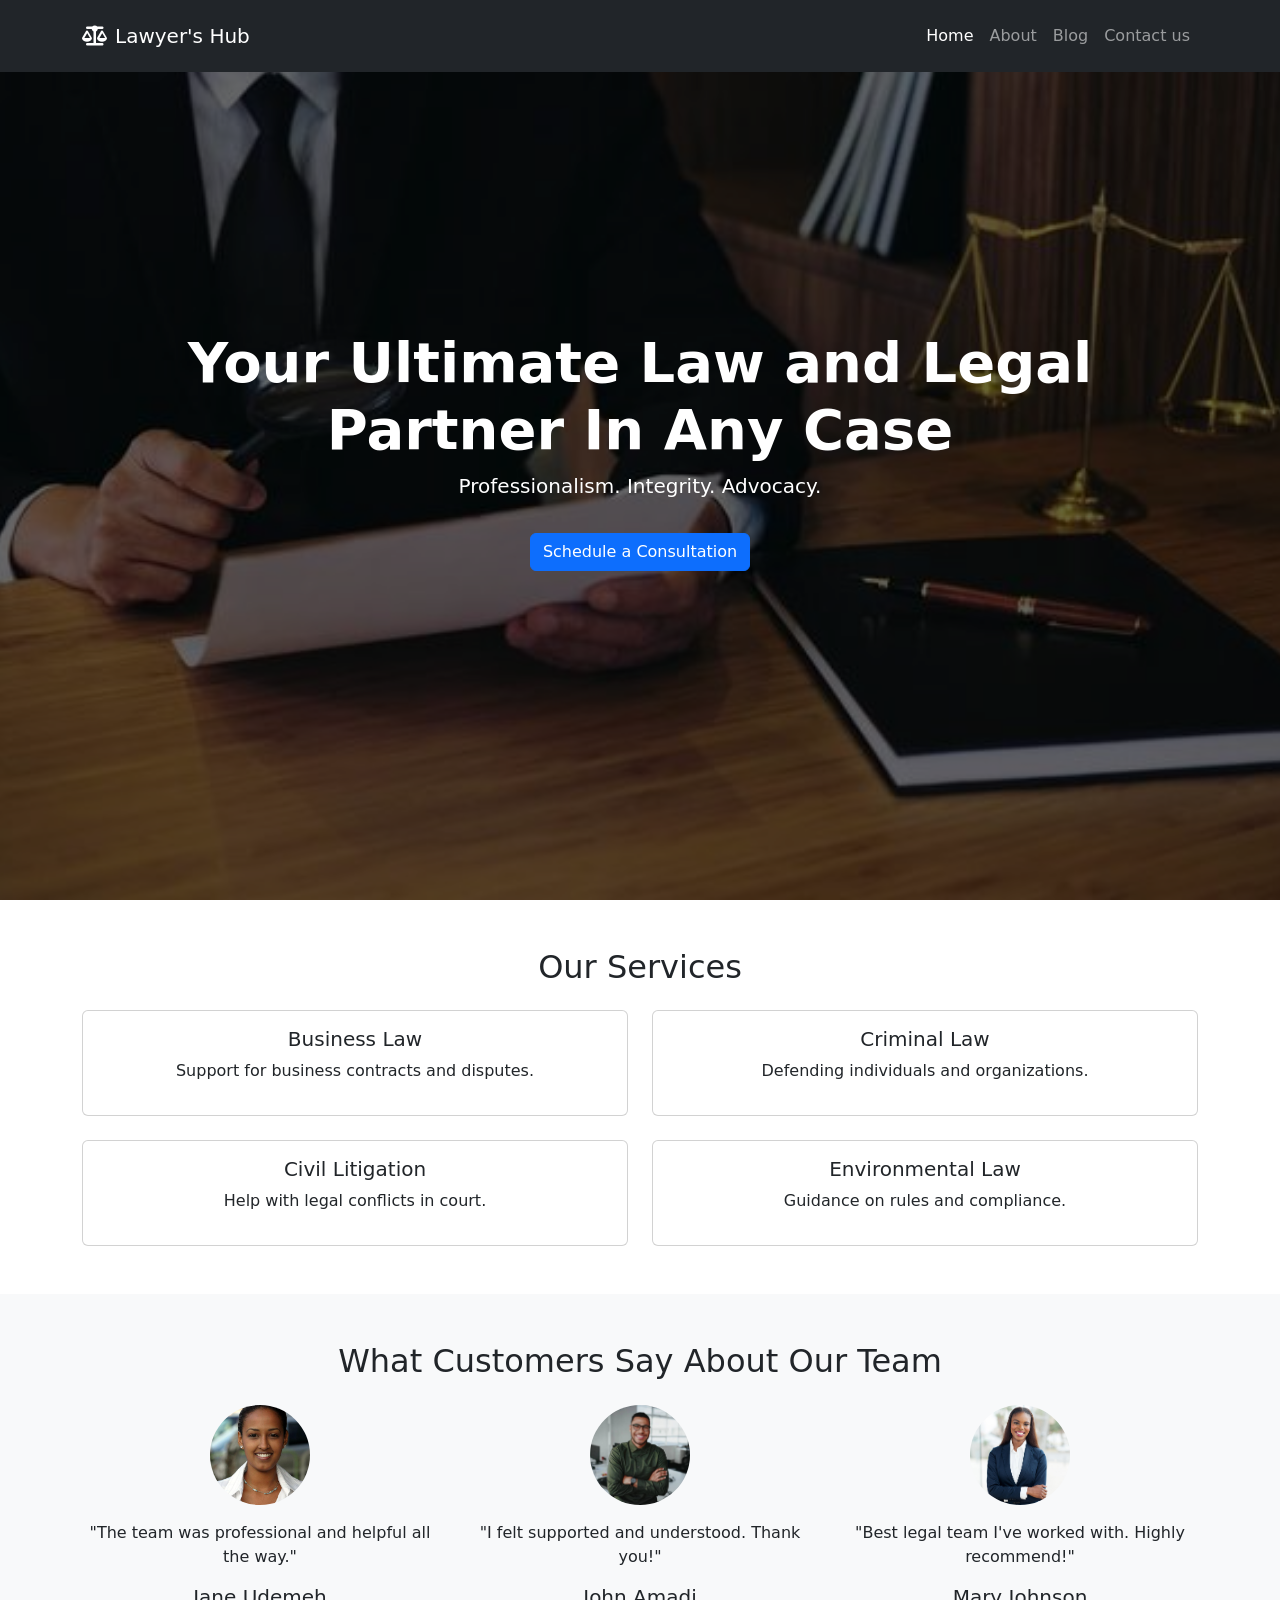
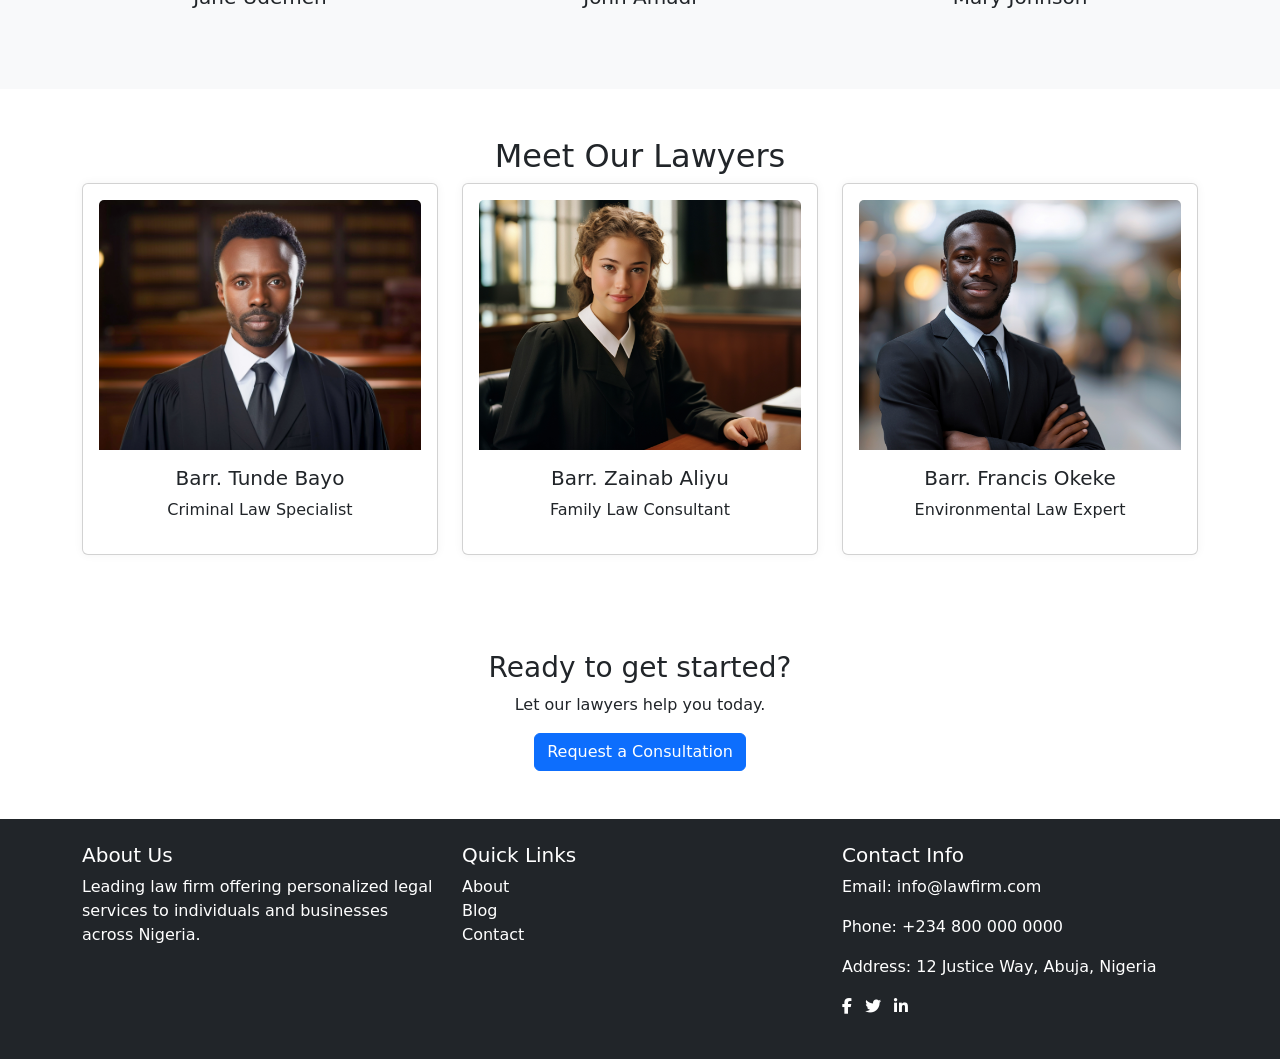
==== index.html @ 98046c3a "Organized css into separate folder and updated links" ====
<!DOCTYPE html>
<html lang="en">
<head>
    <meta charset="UTF-8">
    <meta name="viewport" content="width=device-width, initial-scale=1.0">
    <title>Document</title>
    <link rel="stylesheet" href="styles.css">
    <link href="https://cdn.jsdelivr.net/npm/bootstrap@5.0.2/dist/css/bootstrap.min.css" rel="stylesheet" integrity="sha384-EVSTQN3/azprG1Anm3QDgpJLIm9Nao0Yz1ztcQTwFspd3yD65VohhpuuCOmLASjC" crossorigin="anonymous">
    <link href="https://cdnjs.cloudflare.com/ajax/libs/font-awesome/6.5.0/css/all.min.css" rel="stylesheet" />

</head>
<body>
    <nav class="navbar navbar-expand-lg navbar-dark bg-dark py-3 fixed-top" >
  <div class="container">
    <a class="navbar-brand" href="#"> 
        <i class="fa-solid fa-scale-balanced me-2"></i>Lawyer's Hub</a>
    <button class="navbar-toggler" type="button" data-bs-toggle="collapse" data-bs-target="#navbarNav" aria-controls="navbarNav" aria-expanded="false" aria-label="Toggle navigation">
      <span class="navbar-toggler-icon"></span>
    </button>
    <div class="collapse navbar-collapse" id="navbarNav">
      <ul class="navbar-nav ms-auto">
        <li class="nav-item">
          <a class="nav-link text-white" aria-current="page" href="#">Home</a>
        </li>
        <li class="nav-item">
          <a class="nav-link" href="about.html">About</a>
        </li>
        <li class="nav-item">
          <a class="nav-link" href="blog.html">Blog</a>
        </li>
        <li class="nav-item">
          <a class="nav-link" href="contact.html">Contact us</a>
        </li>
      </ul>
    </div>
  </div>
</nav>

<!-- hero -->
<div class="hero d-flex align-items-center justify-content-center text-center text-white">
  <!-- Overlay -->
  <div class="overlay position-absolute top-0 start-0 w-100 h-100" style="background-color: rgba(0,0,0,0.6); z-index: 1;"></div>

  <div class="container position-relative" style="z-index: 2;">
    <h1 class="display-4 fw-bold">Your Ultimate Law and Legal Partner In Any Case</h1>
    <p class="lead">Professionalism. Integrity. Advocacy.</p>
    <a href="contact.html" class="btn btn-primary mt-3">Schedule a Consultation</a>
  </div>
</div>

 <!-- Services Section -->
  <section class="py-5">
  <div class="container">
    <h2 class="text-center mb-4">Our Services</h2>
    <div class="row row-cols-1 row-cols-md-2 g-4">
      <div class="col">
        <div class="card text-center h-100">
          <div class="card-body">
            <h5>Business Law</h5>
            <p>Support for business contracts and disputes.</p>
          </div>
        </div>
      </div>
      <div class="col">
        <div class="card text-center h-100">
          <div class="card-body">
            <h5>Criminal Law</h5>
            <p>Defending individuals and organizations.</p>
          </div>
        </div>
      </div>
      <div class="col">
        <div class="card text-center h-100">
          <div class="card-body">
            <h5>Civil Litigation</h5>
            <p>Help with legal conflicts in court.</p>
          </div>
        </div>
      </div>
      <div class="col">
        <div class="card text-center h-100">
          <div class="card-body">
            <h5>Environmental Law</h5>
            <p>Guidance on rules and compliance.</p>
          </div>
        </div>
      </div>
    </div>
  </div>
</section>

  <!-- Testimonials Section -->
  <section class="py-5 bg-light">
    <div class="container">
      <h2 class="text-center mb-4">What Customers Say About Our Team</h2>
      <div class="row">
        <div class="col-md-4 text-center mb-4">
          <img src="/Assest/jane udeme.jpeg" alt="Client 1" class="rounded-circle mb-3" style="width: 6.25rem; height: 6.25rem; object-fit: cover;">
          <p>"The team was professional and helpful all the way."</p>
          <h5>Jane Udemeh</h5>
        </div>
        <div class="col-md-4 text-center mb-4">
          <img src="/Assest/customer-john.jpg" alt="Client 2" class="rounded-circle mb-3" style="width: 6.25rem; height: 6.25rem; object-fit: cover; object-position: 20% 30%;">
          <p>"I felt supported and understood. Thank you!"</p>
          <h5>John Amadi</h5>
        </div>
        <div class="col-md-4 text-center mb-4">
          <img src="/Assest/Mary.jpg" alt="Client 3" class="rounded-circle mb-3" style="width: 6.25rem; height: 6.25rem; object-fit: cover; object-position: 10% 30%;">
          <p>"Best legal team I've worked with. Highly recommend!"</p>
          <h5>Mary Johnson</h5>
        </div>
      </div>
    </div>
  </section>

  <!-- Our Team -->
<section class="py-5">
  <div class="container">
    <h2 class="text-center section-title">Meet Our Lawyers</h2>
    <div class="row g-4">
      <div class="col-md-4">
        <div class="card lawyer-card">
          <img src="/Assest/criminal law.jpg" class="card-img-top" alt="Lawyer 1">
          <div class="card-body text-center">
            <h5 class="card-title">Barr. Tunde Bayo</h5>
            <p class="card-text">Criminal Law Specialist</p>
          </div>
        </div>
      </div>
      <div class="col-md-4">
        <div class="card lawyer-card">
          <img src="/Assest/family law.jpg" class="card-img-top" alt="Lawyer 2">
          <div class="card-body text-center">
            <h5 class="card-title">Barr. Zainab Aliyu</h5>
            <p class="card-text">Family Law Consultant</p>
          </div>
        </div>
      </div>
      <div class="col-md-4 ">
        <div class="card lawyer-card">
           <img src="/Assest/environmental law.jpg" class="card-img-top lawyer-img-francis" alt="Lawyer 3">
          <div class="card-body text-center">
            <h5 class="card-title">Barr. Francis Okeke</h5>
            <p class="card-text">Environmental Law Expert</p>
          </div>
        </div>
      </div>
    </div>
  </div>
</section>

<section class="py-5 text-center text-dark">
    <div class="container">
      <h3>Ready to get started?</h3>
    <p>Let our lawyers help you today.</p>
    <a href="contact.html" class="btn btn-primary ">Request a Consultation</a>
  </div>
  </section>

  <footer class="bg-dark text-white py-4">
  <div class="container" >
    <div class="row text-center text-md-start">
      <div class="col-md-4 mb-3" >
        <h5>About Us</h5>
        <p>Leading law firm offering personalized legal services to individuals and businesses across Nigeria.</p>
      </div>
      <div class="col-md-4 mb-3">
        <h5>Quick Links</h5>
        <ul class="list-unstyled">
          <li><a href="about.html" class="text-white text-decoration-none">About</a></li>
          <li><a href="blog.html" class="text-white text-decoration-none">Blog</a></li>
          <li><a href="contact.html" class="text-white text-decoration-none">Contact</a></li>
        </ul>
      </div>

      <!-- footer -->
      <div class="col-md-4 mb-3">
        <h5>Contact Info</h5>
        <p>Email: info@lawfirm.com</p>
        <p>Phone: +234 800 000 0000</p>
        <p>Address: 12 Justice Way, Abuja, Nigeria</p>
        <div class="socials">
          <a href="#" class="text-white me-2"><i class="fab fa-facebook-f"></i></a>
          <a href="#" class="text-white me-2"><i class="fab fa-twitter"></i></a>
          <a href="#" class="text-white"><i class="fab fa-linkedin-in"></i></a>
        </div>
      </div>
    </div>
  </div>
</footer>
    <script src="https://cdn.jsdelivr.net/npm/bootstrap@5.0.2/dist/js/bootstrap.bundle.min.js" integrity="sha384-MrcW6ZMFYlzcLA8Nl+NtUVF0sA7MsXsP1UyJoMp4YLEuNSfAP+JcXn/tWtIaxVXM" crossorigin="anonymous"></script>
</body>
</html>
---- styles.css ----
*{
    margin: 0;
    padding: 0;
    box-sizing: border-box;
}

.hero {
  background-image: url('../Assest/hero-image.jpg');
  background-size: cover;
  background-position: center;
  background-repeat: no-repeat;
  min-height: 100vh;
  position: relative;
}

.lawyer-card {
  border: 1px solid #ddd;
  border-radius: 10px;
  padding: 1rem;
  height: 100%;
  background-color: #fff;
  box-shadow: 0 0 10px rgba(0,0,0,0.05);
  display: flex;
  flex-direction: column;
  align-items: center;
}

.card-img-top {
  height: 15.625rem; 
  object-fit: cover;
  width: 100%;
  display: block;
}

.lawyer-img-francis {
  width: 100%;           
  height: 250px;         
  object-fit: cover;    
  margin-left: auto;     
  margin-right: auto;
  display: block;
  object-fit: cover;      
  object-position:0% center; 
}
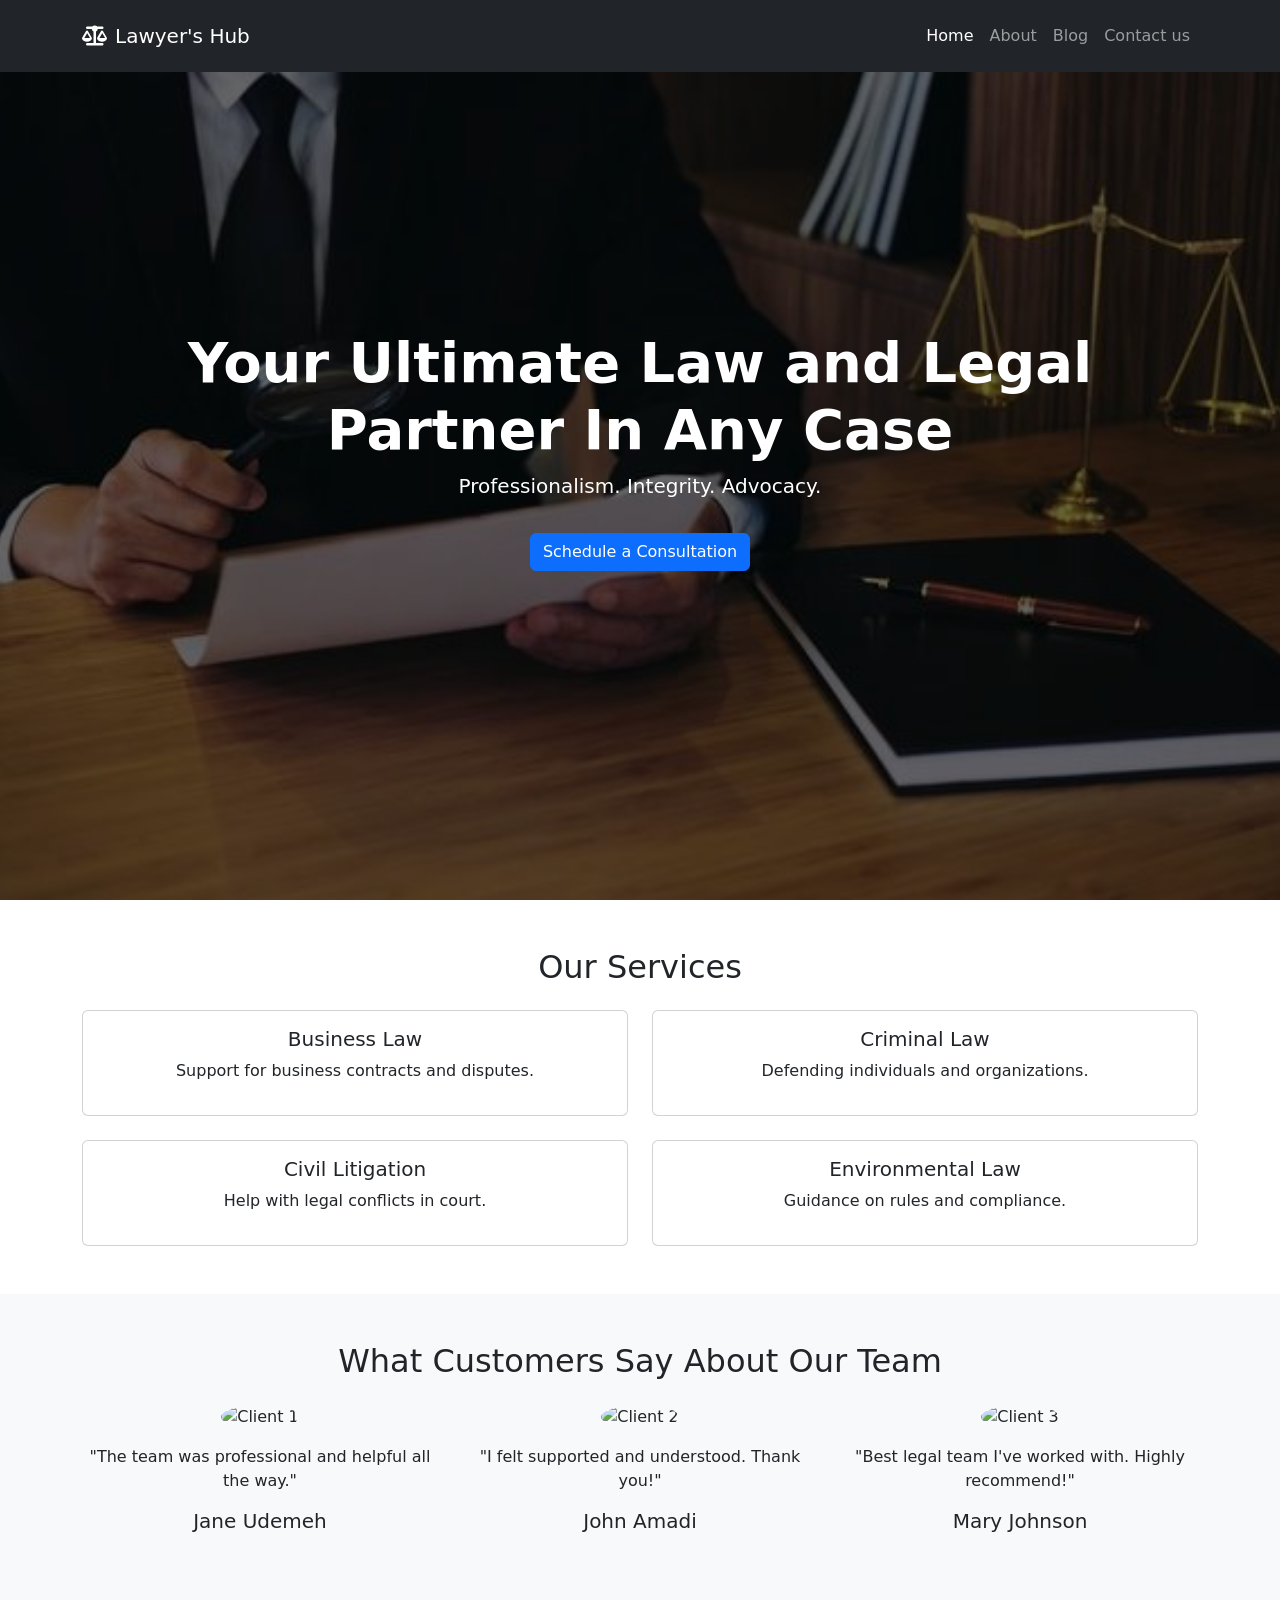
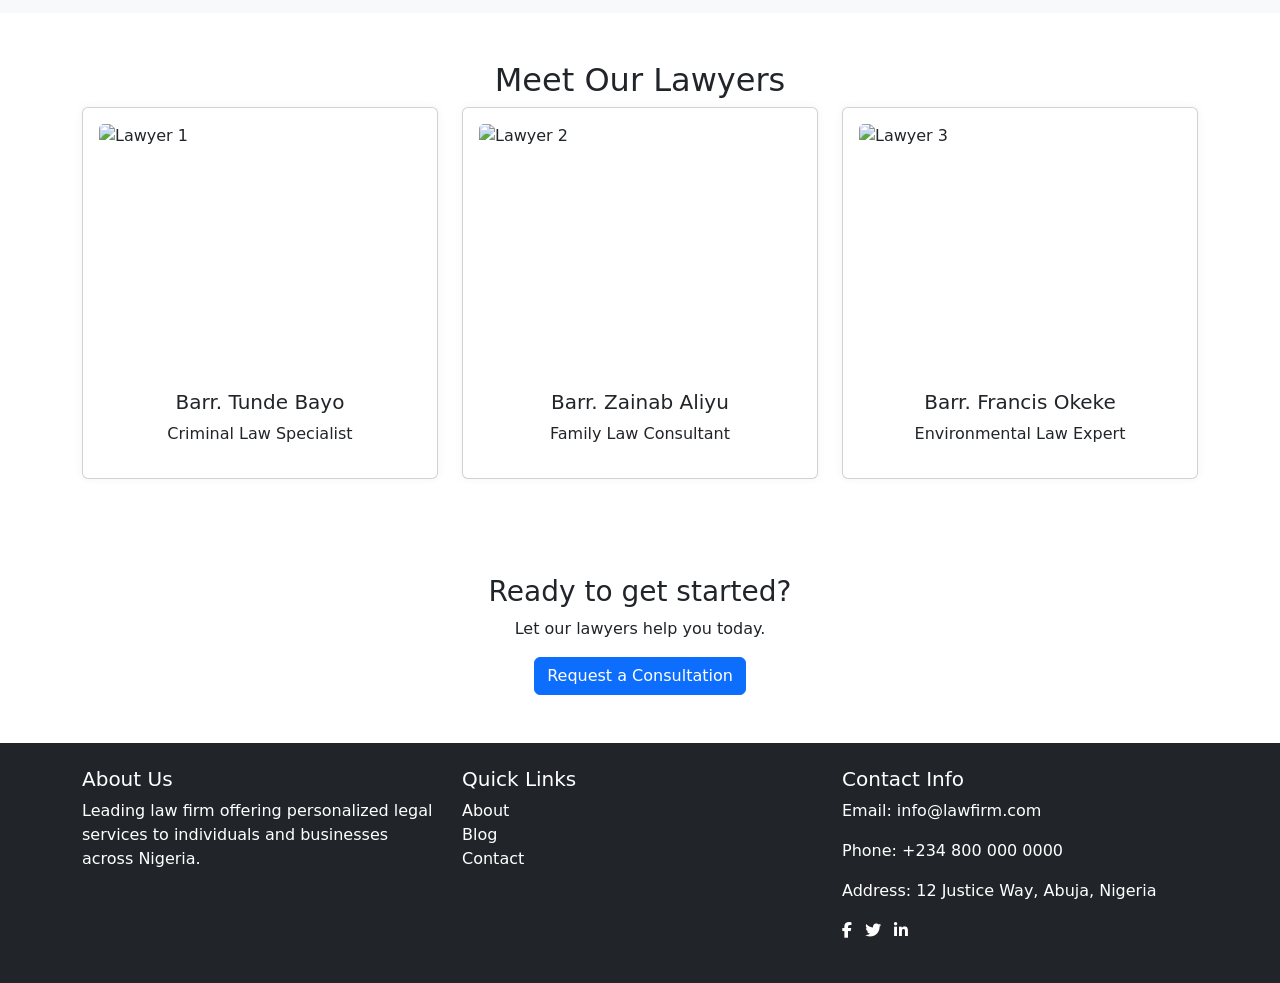
==== commit ac0ec818: "Renamed Assest to assets and updated image paths" ====
--- a/index.html
+++ b/index.html
@@ -95,17 +95,17 @@
       <h2 class="text-center mb-4">What Customers Say About Our Team</h2>
       <div class="row">
         <div class="col-md-4 text-center mb-4">
-          <img src="/Assest/jane udeme.jpeg" alt="Client 1" class="rounded-circle mb-3" style="width: 6.25rem; height: 6.25rem; object-fit: cover;">
+          <img src="assest/jane udeme.jpeg" alt="Client 1" class="rounded-circle mb-3" style="width: 6.25rem; height: 6.25rem; object-fit: cover;">
           <p>"The team was professional and helpful all the way."</p>
           <h5>Jane Udemeh</h5>
         </div>
         <div class="col-md-4 text-center mb-4">
-          <img src="/Assest/customer-john.jpg" alt="Client 2" class="rounded-circle mb-3" style="width: 6.25rem; height: 6.25rem; object-fit: cover; object-position: 20% 30%;">
+          <img src="assest/customer-john.jpg" alt="Client 2" class="rounded-circle mb-3" style="width: 6.25rem; height: 6.25rem; object-fit: cover; object-position: 20% 30%;">
           <p>"I felt supported and understood. Thank you!"</p>
           <h5>John Amadi</h5>
         </div>
         <div class="col-md-4 text-center mb-4">
-          <img src="/Assest/Mary.jpg" alt="Client 3" class="rounded-circle mb-3" style="width: 6.25rem; height: 6.25rem; object-fit: cover; object-position: 10% 30%;">
+          <img src="/Assest/mary.jpg" alt="Client 3" class="rounded-circle mb-3" style="width: 6.25rem; height: 6.25rem; object-fit: cover; object-position: 10% 30%;">
           <p>"Best legal team I've worked with. Highly recommend!"</p>
           <h5>Mary Johnson</h5>
         </div>
@@ -120,7 +120,7 @@
     <div class="row g-4">
       <div class="col-md-4">
         <div class="card lawyer-card">
-          <img src="/Assest/criminal law.jpg" class="card-img-top" alt="Lawyer 1">
+          <img src="assest/criminal law.jpg" class="card-img-top" alt="Lawyer 1">
           <div class="card-body text-center">
             <h5 class="card-title">Barr. Tunde Bayo</h5>
             <p class="card-text">Criminal Law Specialist</p>
@@ -129,7 +129,7 @@
       </div>
       <div class="col-md-4">
         <div class="card lawyer-card">
-          <img src="/Assest/family law.jpg" class="card-img-top" alt="Lawyer 2">
+          <img src="assest/family law.jpg" class="card-img-top" alt="Lawyer 2">
           <div class="card-body text-center">
             <h5 class="card-title">Barr. Zainab Aliyu</h5>
             <p class="card-text">Family Law Consultant</p>
@@ -138,7 +138,7 @@
       </div>
       <div class="col-md-4 ">
         <div class="card lawyer-card">
-           <img src="/Assest/environmental law.jpg" class="card-img-top lawyer-img-francis" alt="Lawyer 3">
+           <img src="assest/environmental law.jpg" class="card-img-top lawyer-img-francis" alt="Lawyer 3">
           <div class="card-body text-center">
             <h5 class="card-title">Barr. Francis Okeke</h5>
             <p class="card-text">Environmental Law Expert</p>
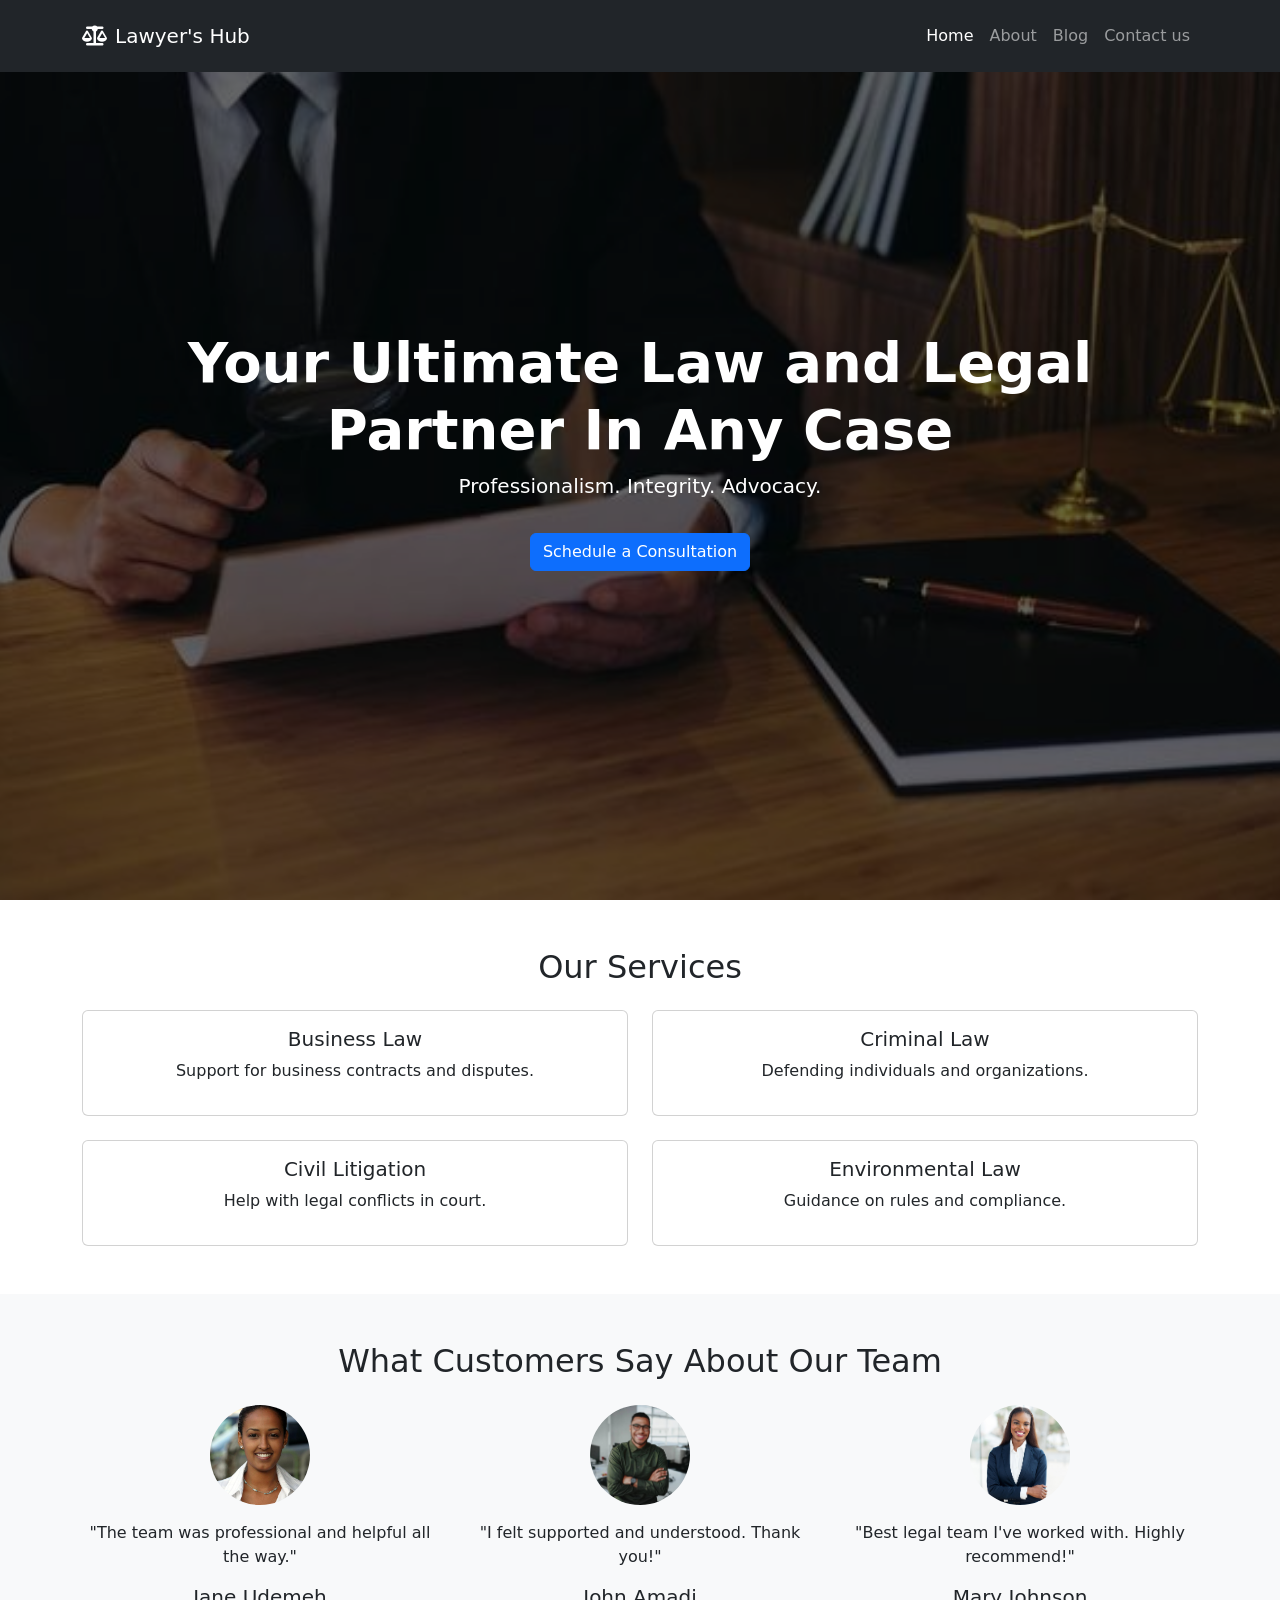
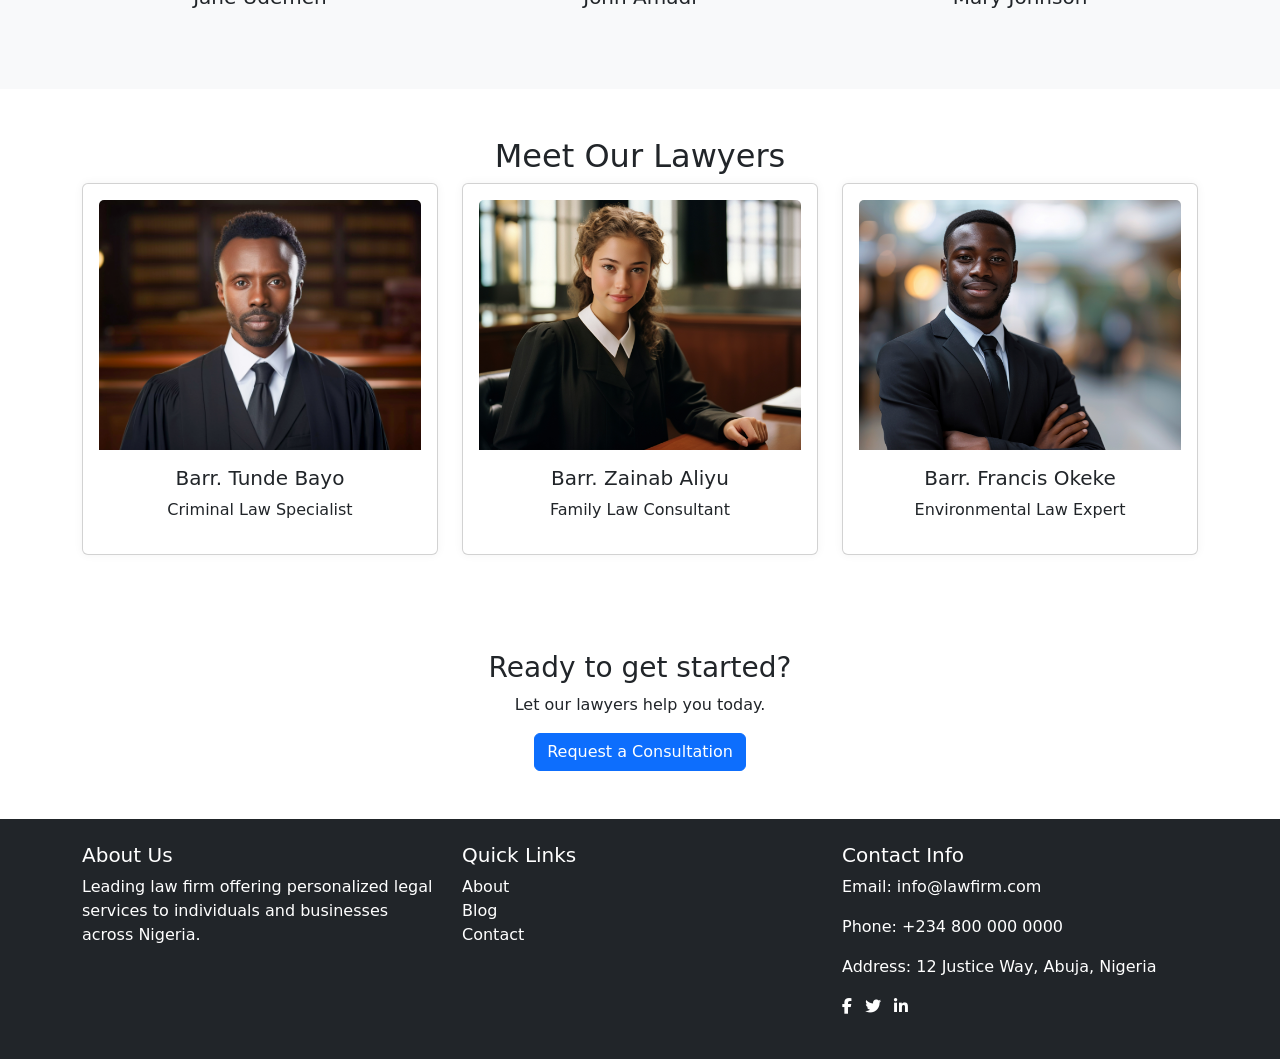
==== commit 8c03925d: "Fixed image paths for multiple images" ====
--- a/index.html
+++ b/index.html
@@ -23,13 +23,13 @@
           <a class="nav-link text-white" aria-current="page" href="#">Home</a>
         </li>
         <li class="nav-item">
-          <a class="nav-link" href="about.html">About</a>
+          <a class="nav-link" href="pages/about.html">About</a>
         </li>
         <li class="nav-item">
-          <a class="nav-link" href="blog.html">Blog</a>
+          <a class="nav-link" href="pages/blog.html">Blog</a>
         </li>
         <li class="nav-item">
-          <a class="nav-link" href="contact.html">Contact us</a>
+          <a class="nav-link" href="pages/contact.html">Contact us</a>
         </li>
       </ul>
     </div>
@@ -44,7 +44,7 @@
   <div class="container position-relative" style="z-index: 2;">
     <h1 class="display-4 fw-bold">Your Ultimate Law and Legal Partner In Any Case</h1>
     <p class="lead">Professionalism. Integrity. Advocacy.</p>
-    <a href="contact.html" class="btn btn-primary mt-3">Schedule a Consultation</a>
+    <a href="pages/contact.html" class="btn btn-primary mt-3">Schedule a Consultation</a>
   </div>
 </div>
 
@@ -95,17 +95,17 @@
       <h2 class="text-center mb-4">What Customers Say About Our Team</h2>
       <div class="row">
         <div class="col-md-4 text-center mb-4">
-          <img src="assest/jane udeme.jpeg" alt="Client 1" class="rounded-circle mb-3" style="width: 6.25rem; height: 6.25rem; object-fit: cover;">
+          <img src="assets/jane-udeme.jpeg" alt="Client 1" class="rounded-circle mb-3" style="width: 6.25rem; height: 6.25rem; object-fit: cover;">
           <p>"The team was professional and helpful all the way."</p>
           <h5>Jane Udemeh</h5>
         </div>
         <div class="col-md-4 text-center mb-4">
-          <img src="assest/customer-john.jpg" alt="Client 2" class="rounded-circle mb-3" style="width: 6.25rem; height: 6.25rem; object-fit: cover; object-position: 20% 30%;">
+          <img src="assets/customer-john.jpg" alt="Client 2" class="rounded-circle mb-3" style="width: 6.25rem; height: 6.25rem; object-fit: cover; object-position: 20% 30%;">
           <p>"I felt supported and understood. Thank you!"</p>
           <h5>John Amadi</h5>
         </div>
         <div class="col-md-4 text-center mb-4">
-          <img src="/Assest/mary.jpg" alt="Client 3" class="rounded-circle mb-3" style="width: 6.25rem; height: 6.25rem; object-fit: cover; object-position: 10% 30%;">
+          <img src="assets/mary.jpg" alt="Client 3" class="rounded-circle mb-3" style="width: 6.25rem; height: 6.25rem; object-fit: cover; object-position: 10% 30%;">
           <p>"Best legal team I've worked with. Highly recommend!"</p>
           <h5>Mary Johnson</h5>
         </div>
@@ -120,7 +120,7 @@
     <div class="row g-4">
       <div class="col-md-4">
         <div class="card lawyer-card">
-          <img src="assest/criminal law.jpg" class="card-img-top" alt="Lawyer 1">
+          <img src="assets/criminal-law.jpg" class="card-img-top" alt="Lawyer 1">
           <div class="card-body text-center">
             <h5 class="card-title">Barr. Tunde Bayo</h5>
             <p class="card-text">Criminal Law Specialist</p>
@@ -129,7 +129,7 @@
       </div>
       <div class="col-md-4">
         <div class="card lawyer-card">
-          <img src="assest/family law.jpg" class="card-img-top" alt="Lawyer 2">
+          <img src="assets/family-law.jpg" class="card-img-top" alt="Lawyer 2">
           <div class="card-body text-center">
             <h5 class="card-title">Barr. Zainab Aliyu</h5>
             <p class="card-text">Family Law Consultant</p>
@@ -138,7 +138,7 @@
       </div>
       <div class="col-md-4 ">
         <div class="card lawyer-card">
-           <img src="assest/environmental law.jpg" class="card-img-top lawyer-img-francis" alt="Lawyer 3">
+           <img src="assets/environmental-law.jpg" class="card-img-top lawyer-img-francis" alt="Lawyer 3">
           <div class="card-body text-center">
             <h5 class="card-title">Barr. Francis Okeke</h5>
             <p class="card-text">Environmental Law Expert</p>
@@ -153,7 +153,7 @@
     <div class="container">
       <h3>Ready to get started?</h3>
     <p>Let our lawyers help you today.</p>
-    <a href="contact.html" class="btn btn-primary ">Request a Consultation</a>
+    <a href="pages/contact.html" class="btn btn-primary ">Request a Consultation</a>
   </div>
   </section>
 
@@ -167,9 +167,9 @@
       <div class="col-md-4 mb-3">
         <h5>Quick Links</h5>
         <ul class="list-unstyled">
-          <li><a href="about.html" class="text-white text-decoration-none">About</a></li>
-          <li><a href="blog.html" class="text-white text-decoration-none">Blog</a></li>
-          <li><a href="contact.html" class="text-white text-decoration-none">Contact</a></li>
+          <li><a href="pages/about.html" class="text-white text-decoration-none">About</a></li>
+          <li><a href="pages/blog.html" class="text-white text-decoration-none">Blog</a></li>
+          <li><a href="pages/contact.html" class="text-white text-decoration-none">Contact</a></li>
         </ul>
       </div>
 
--- a/styles.css
+++ b/styles.css
@@ -5,7 +5,7 @@
 }
 
 .hero {
-  background-image: url('../Assest/hero-image.jpg');
+  background-image: url('assets/hero-image.jpg');
   background-size: cover;
   background-position: center;
   background-repeat: no-repeat;
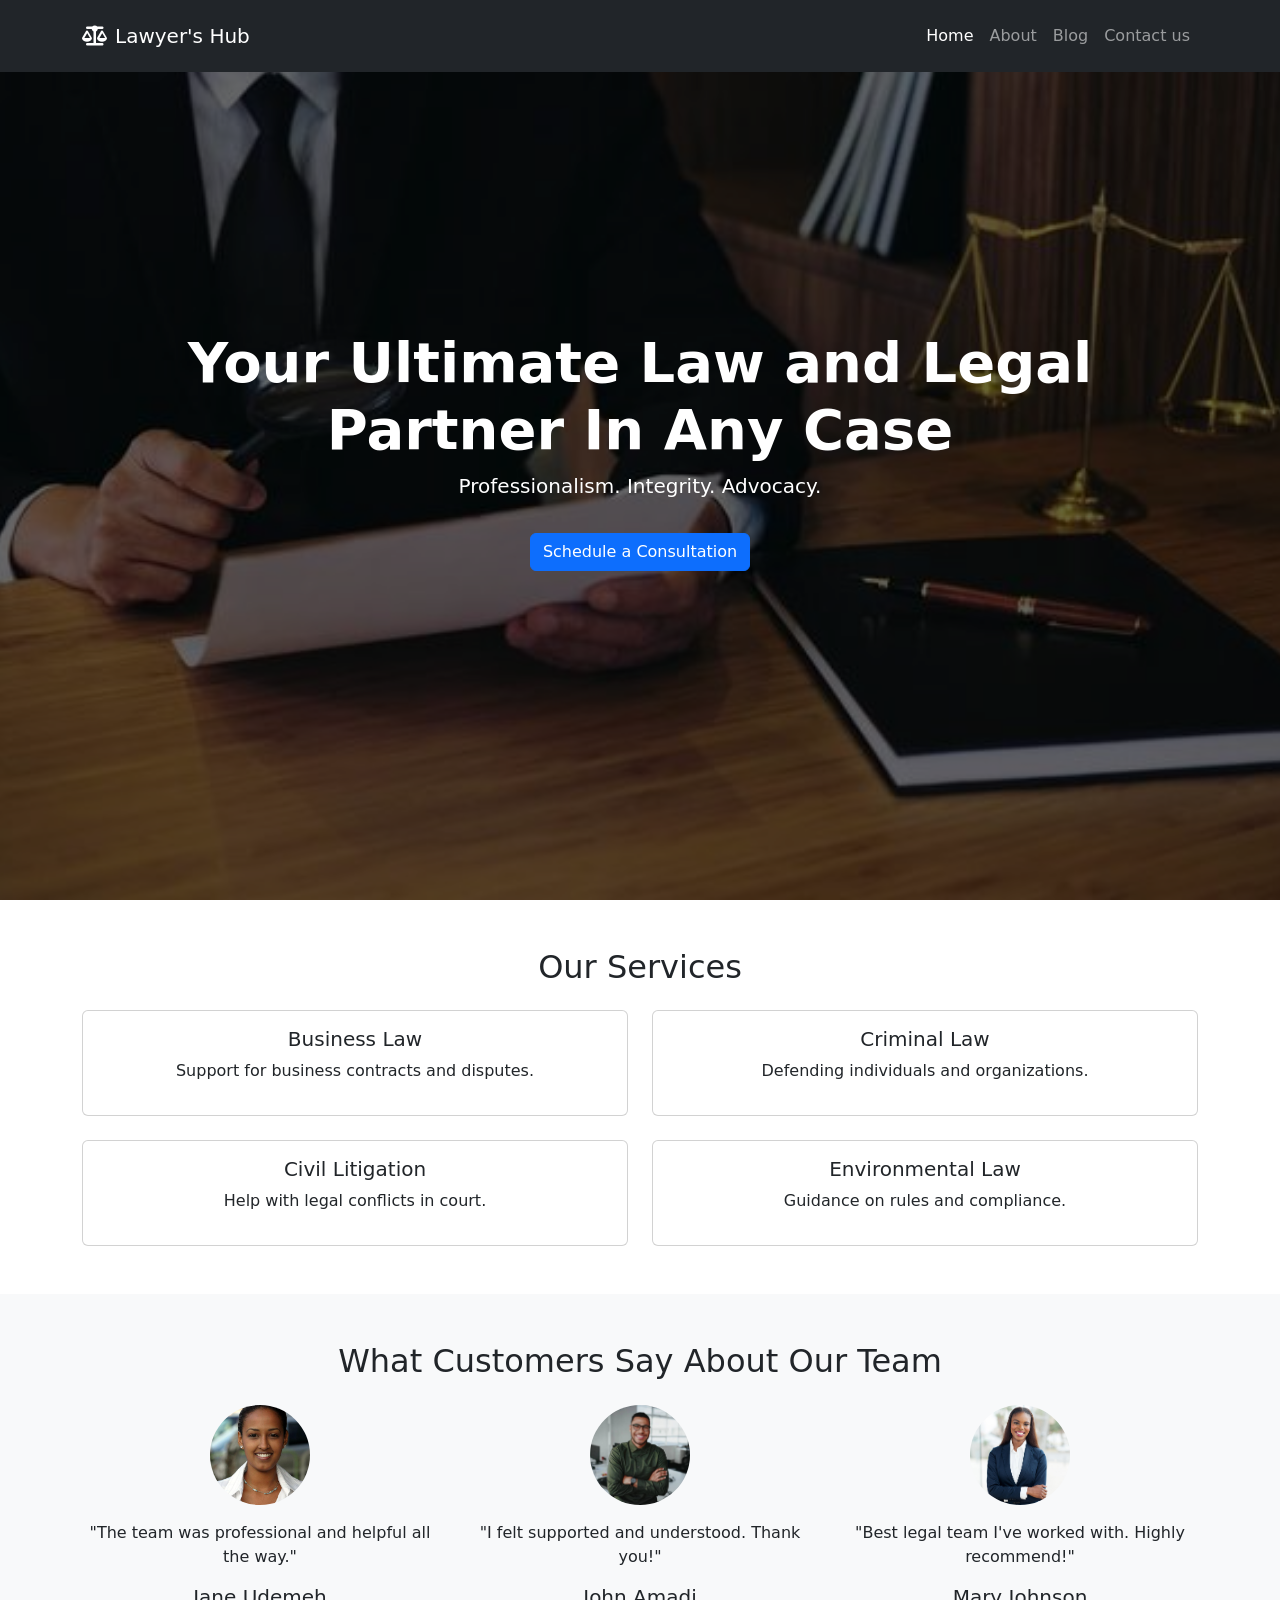
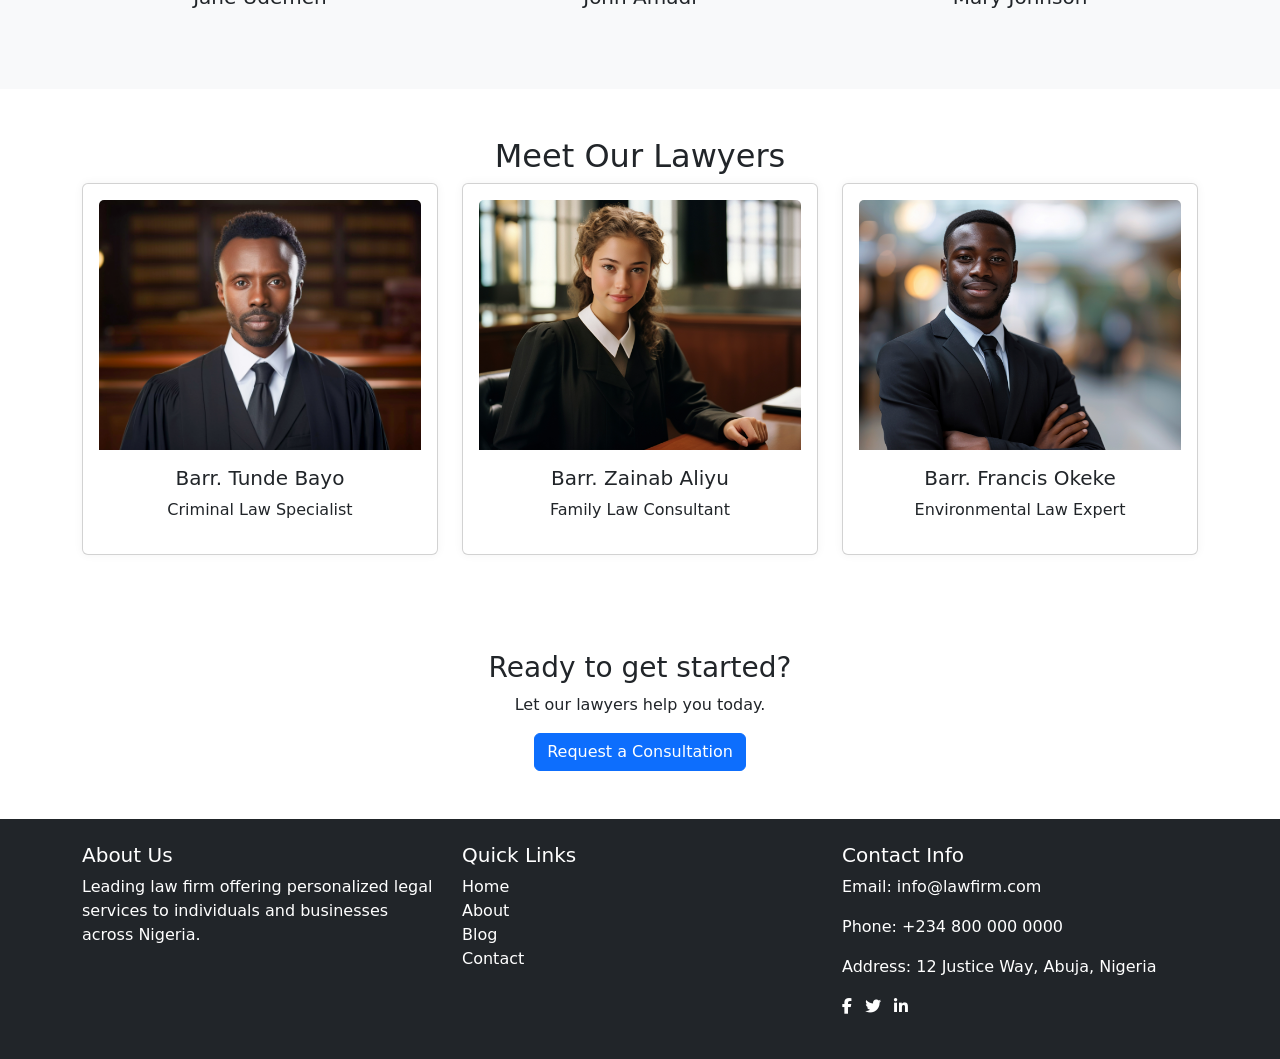
==== commit 4098a2ba: "add home nav to homepage footer" ====
--- a/index.html
+++ b/index.html
@@ -167,6 +167,7 @@
       <div class="col-md-4 mb-3">
         <h5>Quick Links</h5>
         <ul class="list-unstyled">
+          <li><a href="../index.html" class="text-white text-decoration-none">Home</a></li>
           <li><a href="pages/about.html" class="text-white text-decoration-none">About</a></li>
           <li><a href="pages/blog.html" class="text-white text-decoration-none">Blog</a></li>
           <li><a href="pages/contact.html" class="text-white text-decoration-none">Contact</a></li>
